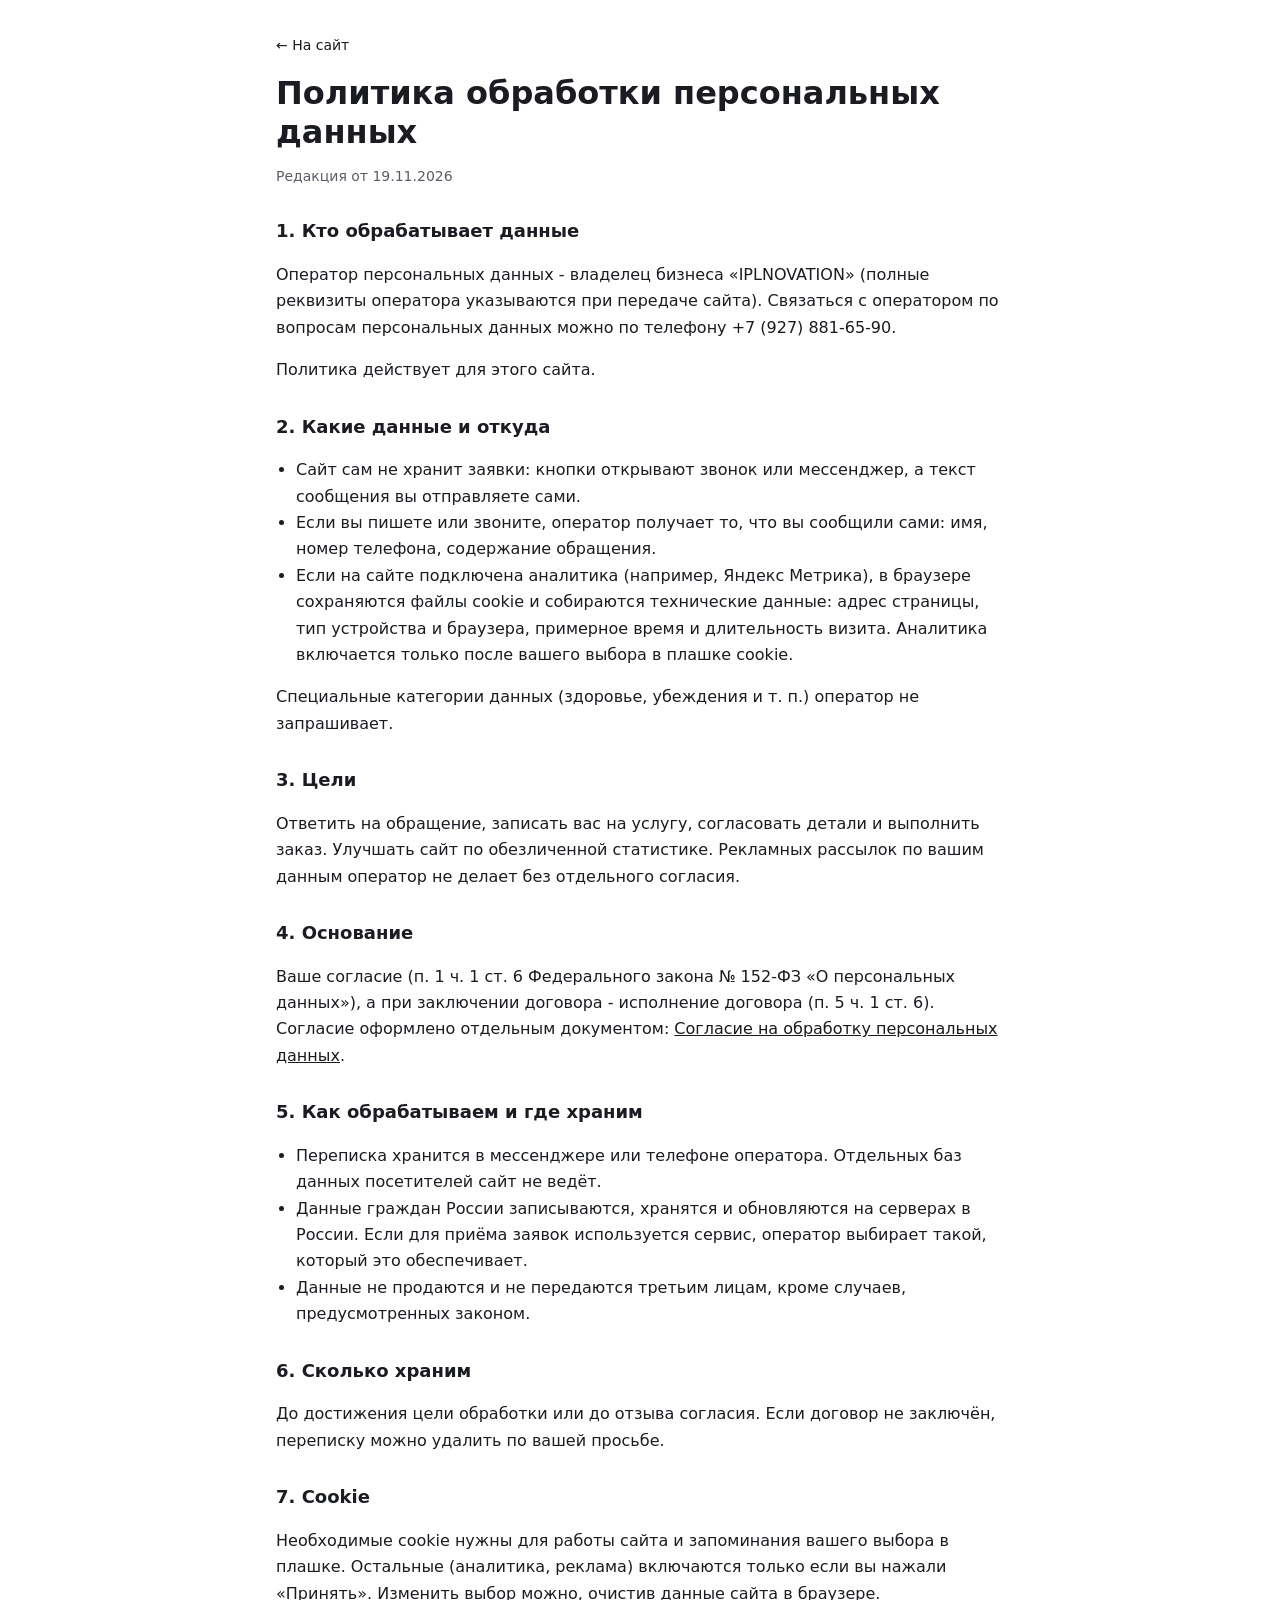
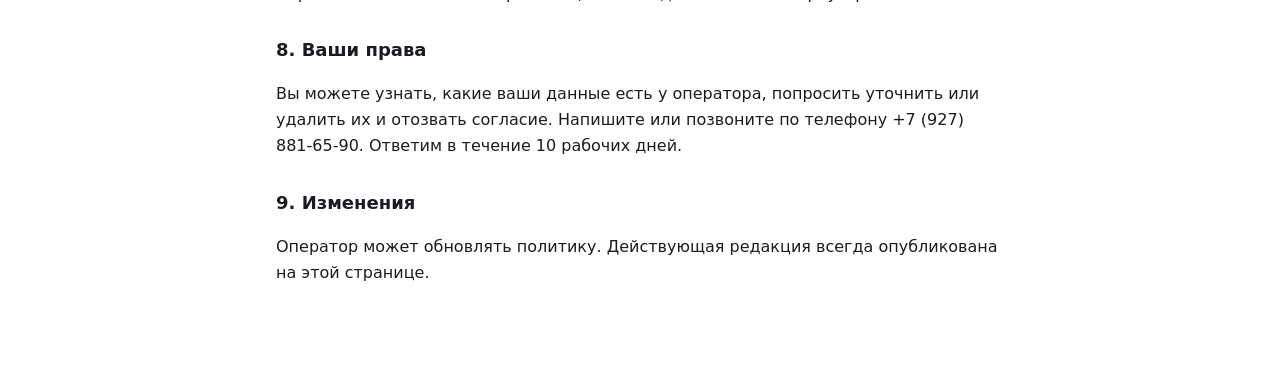
==== politika.html @ 14964a5d "Первая публикация: IPLNOVATION, лазерная эпиляция" ====
<!doctype html>
<html lang="ru">
<head>
<meta charset="utf-8">
<meta name="viewport" content="width=device-width, initial-scale=1">
<title>Политика обработки персональных данных - IPLNOVATION</title>
<style>:root{--accent:#1a1a1a;--ink:#1b1c22;--ink-2:#5b5d68;--line:#e7e8ee}
*{box-sizing:border-box}
html,body,h1,h2,p,li{hyphens:none;-webkit-hyphens:none}
body{margin:0;background:#fff;color:var(--ink);font:400 16px/1.65 system-ui,-apple-system,"Segoe UI",Arial,sans-serif}
main{max-width:760px;margin:0 auto;padding:32px 16px 64px}
a{color:var(--accent)}
h1{font-size:clamp(24px,4vw,32px);line-height:1.2;margin:16px 0 6px}
h2{font-size:18px;margin:28px 0 8px}
.muted{color:var(--ink-2);font-size:14px}
.back{font-size:14px;text-decoration:none}
ul{padding-left:20px}</style>
</head>
<body>
<main>
<a class="back" href="./">← На сайт</a>
<h1>Политика обработки персональных данных</h1>
<p class="muted">Редакция от 19.11.2026</p>

<h2>1. Кто обрабатывает данные</h2>
<p>Оператор персональных данных - владелец бизнеса «IPLNOVATION» (полные реквизиты оператора указываются при передаче сайта). Связаться с оператором по вопросам персональных данных можно по телефону +7 (927) 881-65-90.</p>
<p>Политика действует для этого сайта.</p>

<h2>2. Какие данные и откуда</h2>
<ul>
<li>Сайт сам не хранит заявки: кнопки открывают звонок или мессенджер, а текст сообщения вы отправляете сами.</li>
<li>Если вы пишете или звоните, оператор получает то, что вы сообщили сами: имя, номер телефона, содержание обращения.</li>
<li>Если на сайте подключена аналитика (например, Яндекс Метрика), в браузере сохраняются файлы cookie и собираются технические данные: адрес страницы, тип устройства и браузера, примерное время и длительность визита. Аналитика включается только после вашего выбора в плашке cookie.</li>
</ul>
<p>Специальные категории данных (здоровье, убеждения и т. п.) оператор не запрашивает.</p>

<h2>3. Цели</h2>
<p>Ответить на обращение, записать вас на услугу, согласовать детали и выполнить заказ. Улучшать сайт по обезличенной статистике. Рекламных рассылок по вашим данным оператор не делает без отдельного согласия.</p>

<h2>4. Основание</h2>
<p>Ваше согласие (п. 1 ч. 1 ст. 6 Федерального закона № 152-ФЗ «О персональных данных»), а при заключении договора - исполнение договора (п. 5 ч. 1 ст. 6). Согласие оформлено отдельным документом: <a href="soglasie.html">Согласие на обработку персональных данных</a>.</p>

<h2>5. Как обрабатываем и где храним</h2>
<ul>
<li>Переписка хранится в мессенджере или телефоне оператора. Отдельных баз данных посетителей сайт не ведёт.</li>
<li>Данные граждан России записываются, хранятся и обновляются на серверах в России. Если для приёма заявок используется сервис, оператор выбирает такой, который это обеспечивает.</li>
<li>Данные не продаются и не передаются третьим лицам, кроме случаев, предусмотренных законом.</li>
</ul>

<h2>6. Сколько храним</h2>
<p>До достижения цели обработки или до отзыва согласия. Если договор не заключён, переписку можно удалить по вашей просьбе.</p>

<h2>7. Cookie</h2>
<p>Необходимые cookie нужны для работы сайта и запоминания вашего выбора в плашке. Остальные (аналитика, реклама) включаются только если вы нажали «Принять». Изменить выбор можно, очистив данные сайта в браузере.</p>

<h2>8. Ваши права</h2>
<p>Вы можете узнать, какие ваши данные есть у оператора, попросить уточнить или удалить их и отозвать согласие. Напишите или позвоните по телефону +7 (927) 881-65-90. Ответим в течение 10 рабочих дней.</p>

<h2>9. Изменения</h2>
<p>Оператор может обновлять политику. Действующая редакция всегда опубликована на этой странице.</p>

</main>
</body>
</html>
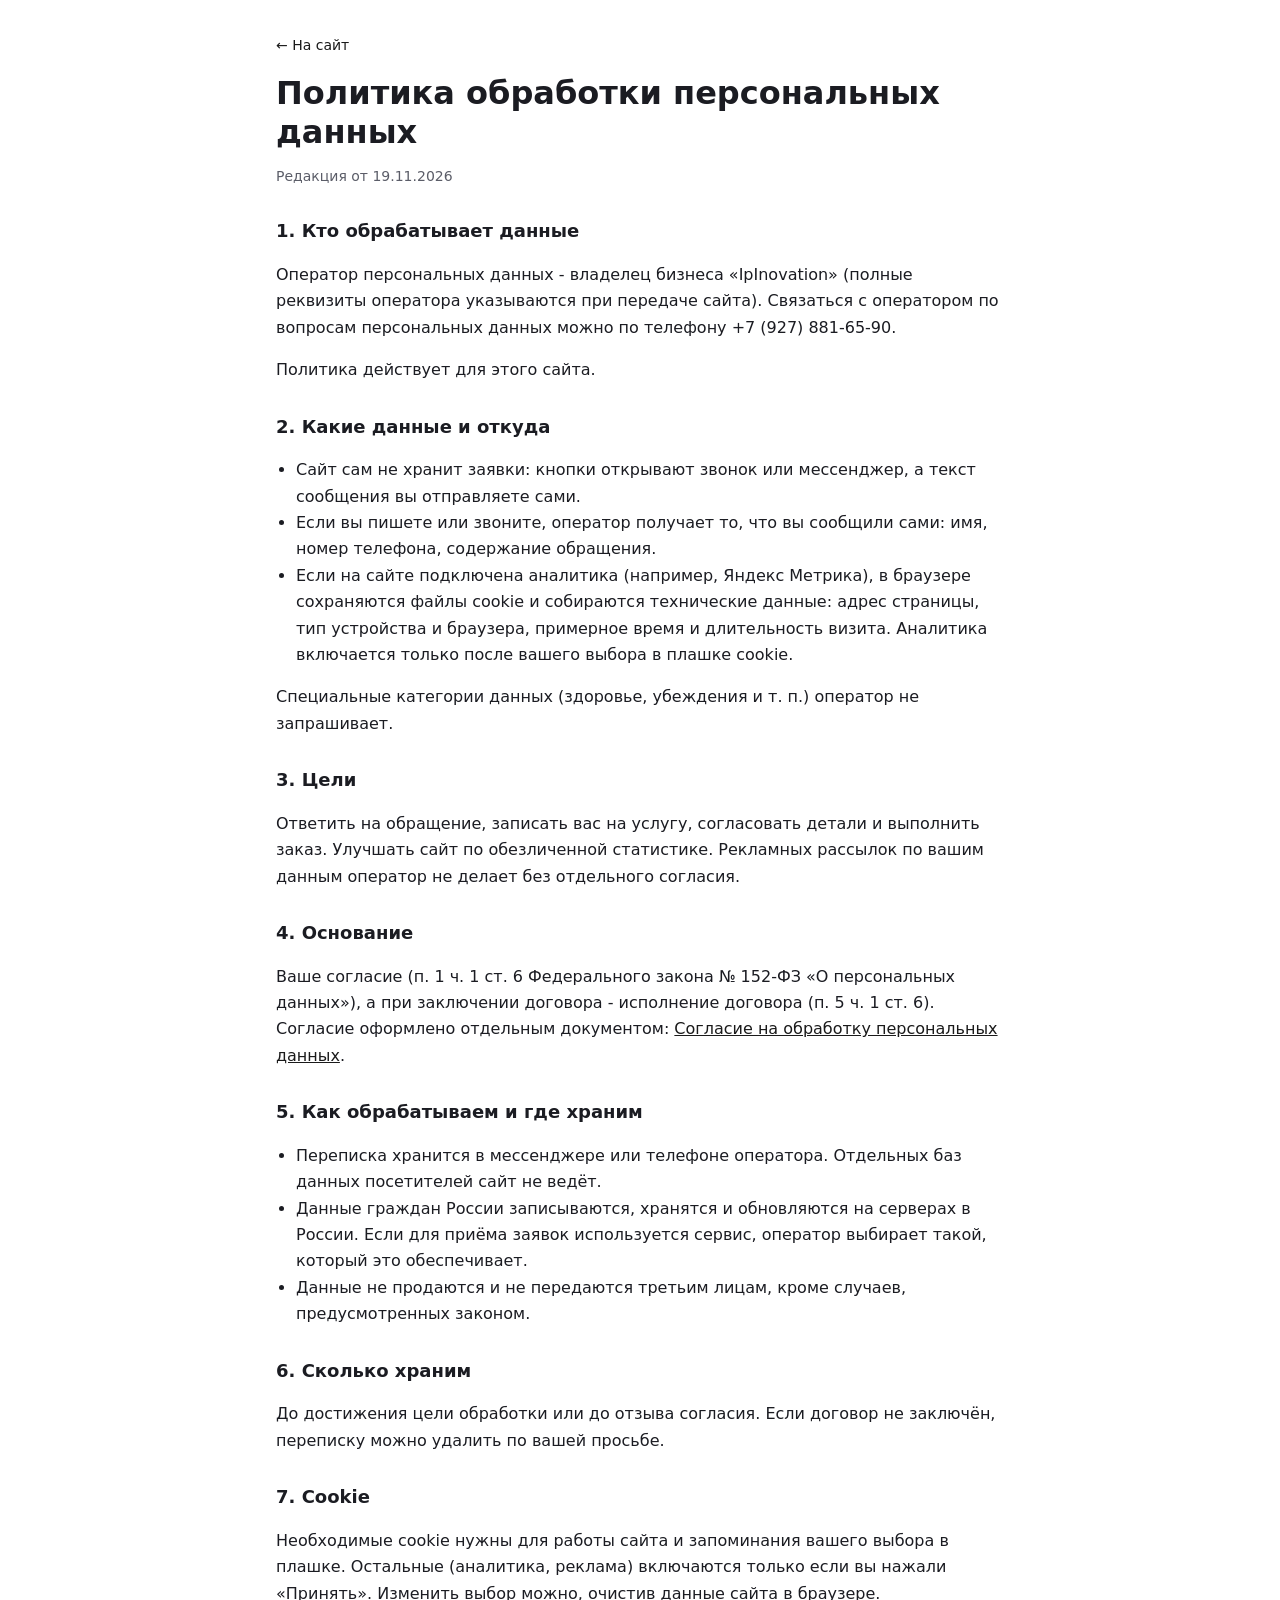
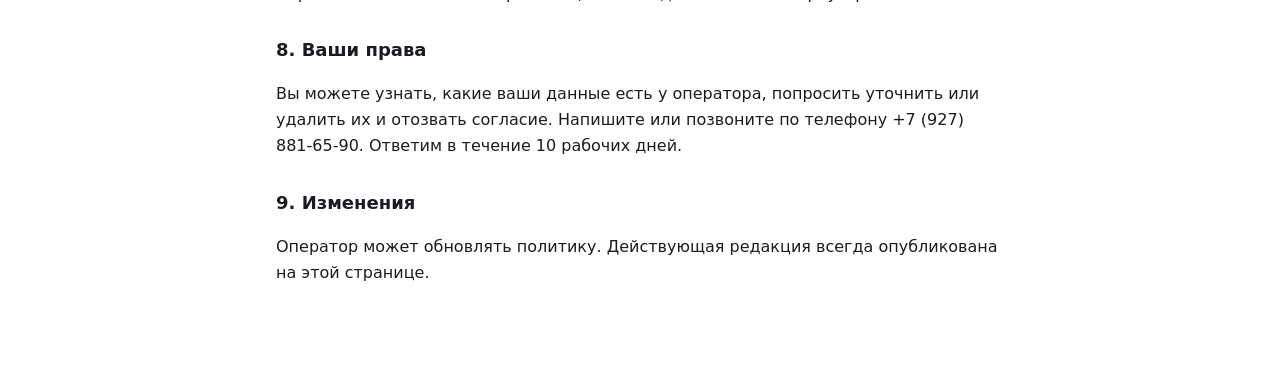
==== commit 4331de67: "Название: IpInovation" ====
--- a/politika.html
+++ b/politika.html
@@ -3,7 +3,7 @@
 <head>
 <meta charset="utf-8">
 <meta name="viewport" content="width=device-width, initial-scale=1">
-<title>Политика обработки персональных данных - IPLNOVATION</title>
+<title>Политика обработки персональных данных - IpInovation</title>
 <style>:root{--accent:#1a1a1a;--ink:#1b1c22;--ink-2:#5b5d68;--line:#e7e8ee}
 *{box-sizing:border-box}
 html,body,h1,h2,p,li{hyphens:none;-webkit-hyphens:none}
@@ -23,7 +23,7 @@
 <p class="muted">Редакция от 19.11.2026</p>
 
 <h2>1. Кто обрабатывает данные</h2>
-<p>Оператор персональных данных - владелец бизнеса «IPLNOVATION» (полные реквизиты оператора указываются при передаче сайта). Связаться с оператором по вопросам персональных данных можно по телефону +7 (927) 881-65-90.</p>
+<p>Оператор персональных данных - владелец бизнеса «IpInovation» (полные реквизиты оператора указываются при передаче сайта). Связаться с оператором по вопросам персональных данных можно по телефону +7 (927) 881-65-90.</p>
 <p>Политика действует для этого сайта.</p>
 
 <h2>2. Какие данные и откуда</h2>
